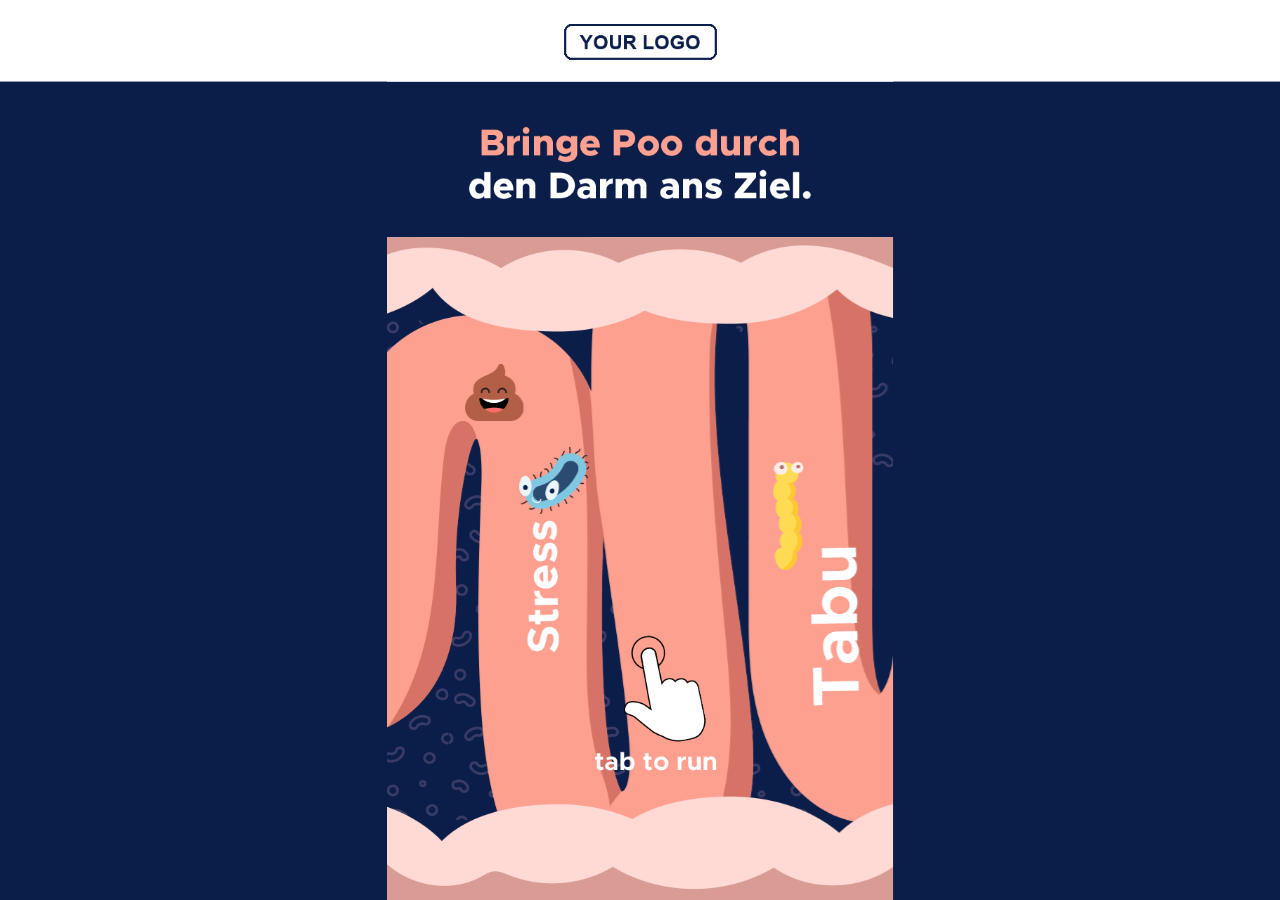
==== variant-a/index.html @ c6349cde "Show the fail endcard after a lost run" ====
<!doctype html>
<html lang="de">
  <head>
    <meta charset="utf-8" />
    <meta name="viewport" content="width=device-width, initial-scale=1" />
    <title>Gut Run</title>
    <link rel="stylesheet" href="css/main.css" />
  </head>
  <body>
    <div id="viewport">
      <main id="stage">
        <canvas id="game" class="layer"></canvas>
        <img class="layer" src="assets/logo.png" alt="Your Logo" />
        <img class="layer" src="assets/01_game/tut.png" alt="Bringe Poo durch den Darm ans Ziel." />
        <img id="gesture" src="assets/gesture.png" alt="Tap to run" />

        <section id="fail-card" class="layer endcard" hidden>
          <img class="layer" src="assets/02_endcard/fail/bubble.png" alt="" />
          <img class="layer" src="assets/02_endcard/fail/bac1.png" alt="" />
          <img class="layer" src="assets/02_endcard/fail/bac2.png" alt="" />
          <img class="layer" src="assets/02_endcard/fail/bac3.png" alt="" />
          <img class="layer" src="assets/02_endcard/fail/bac4.png" alt="" />
          <img class="layer" src="assets/02_endcard/fail/bac5.png" alt="" />
          <img class="layer" src="assets/02_endcard/fail/sad.png" alt="" />
          <img
            class="layer"
            src="assets/02_endcard/fail/hl.png"
            alt="Poo, das tat weh! Erfahre jetzt, was deinem Darm guttut."
          />
          <button id="fail-cta" class="endcard-button" type="button">
            <img src="assets/02_endcard/fail/cta.png" alt="Jetzt informieren!" />
          </button>
          <button id="replay" class="endcard-button" type="button">
            <img src="assets/02_endcard/fail/replay.png" alt="Nochmal spielen" />
          </button>
        </section>
      </main>
    </div>
    <script type="module" src="js/main.js"></script>
  </body>
</html>
---- variant-a/css/main.css ----
:root {
  --navy: #0b1e49; /*#f6431f; - Test*/
  --band: #d89c95;
  --bleed: 1000px;
}

* {
  box-sizing: border-box;
}

html,
body {
  margin: 0;
  height: 100%;
  background: var(--navy);
  overflow: hidden;
}

#viewport {
  position: fixed;
  top: 0;
  left: 0;
  width: 100%;
  height: 100vh;
  height: 100dvh;
  overflow: hidden;
  touch-action: none;
  user-select: none;
}

/* Design size in CSS px. js/main.js sets --scale so the stage fits the viewport. */
#stage {
  position: absolute;
  top: 0;
  left: 0;
  width: 360px;
  height: 640px;
  transform-origin: 0 0;
  transform: translate(var(--x, 0), var(--y, 0)) scale(var(--scale, 1));
  background: url("../assets/bg.jpg") center / 100% 100% no-repeat;
  /* overflow: hidden; */
}

.layer {
  position: absolute;
  top: 0;
  left: 0;
  width: 360px;
  height: 640px;
}
#gesture {
  position: absolute;
  left: calc(295px / 2);
  top: calc(904px / 2);
  width: calc(173px / 2);
  height: calc(192px / 2);
}
#stage::before,
#stage::after {
  content: "";
  position: absolute;
  left: calc(-1 * var(--bleed));
  right: calc(-1 * var(--bleed));
}

#stage::before {
  top: calc(-1 * var(--bleed));
  height: calc(var(--bleed) + 116px / 2);
  background: #fff;
}

#stage::after {
  top: 640px;
  height: var(--bleed);
  background: var(--band);
}
/* Development overlay, see ?overlay=1 in js/main.js. */
.design-overlay {
  opacity: 0.5;
  pointer-events: none;
}

/* Endcards cover everything below the logo bar (116 px in the 2x design). */
.endcard {
  background: linear-gradient(transparent 58px, var(--navy) 58px);
}

/* On tall phones the band below the stage turns navy to match the endcard. */
#stage.is-endcard::after {
  background: var(--navy);
}

.endcard-button {
  position: absolute;
  padding: 0;
  border: 0;
  background: none;
  cursor: pointer;
}

.endcard-button img {
  display: block;
  width: 100%;
  height: 100%;
}

/* Button positions measured in the 2x design, sizes from the assets. */
#fail-cta {
  left: calc(74px / 2);
  top: calc(965px / 2);
  width: calc(372px / 2);
  height: calc(77px / 2);
}

#replay {
  left: calc(75px / 2);
  top: calc(1077px / 2);
  width: calc(371px / 2);
  height: calc(81px / 2);
}
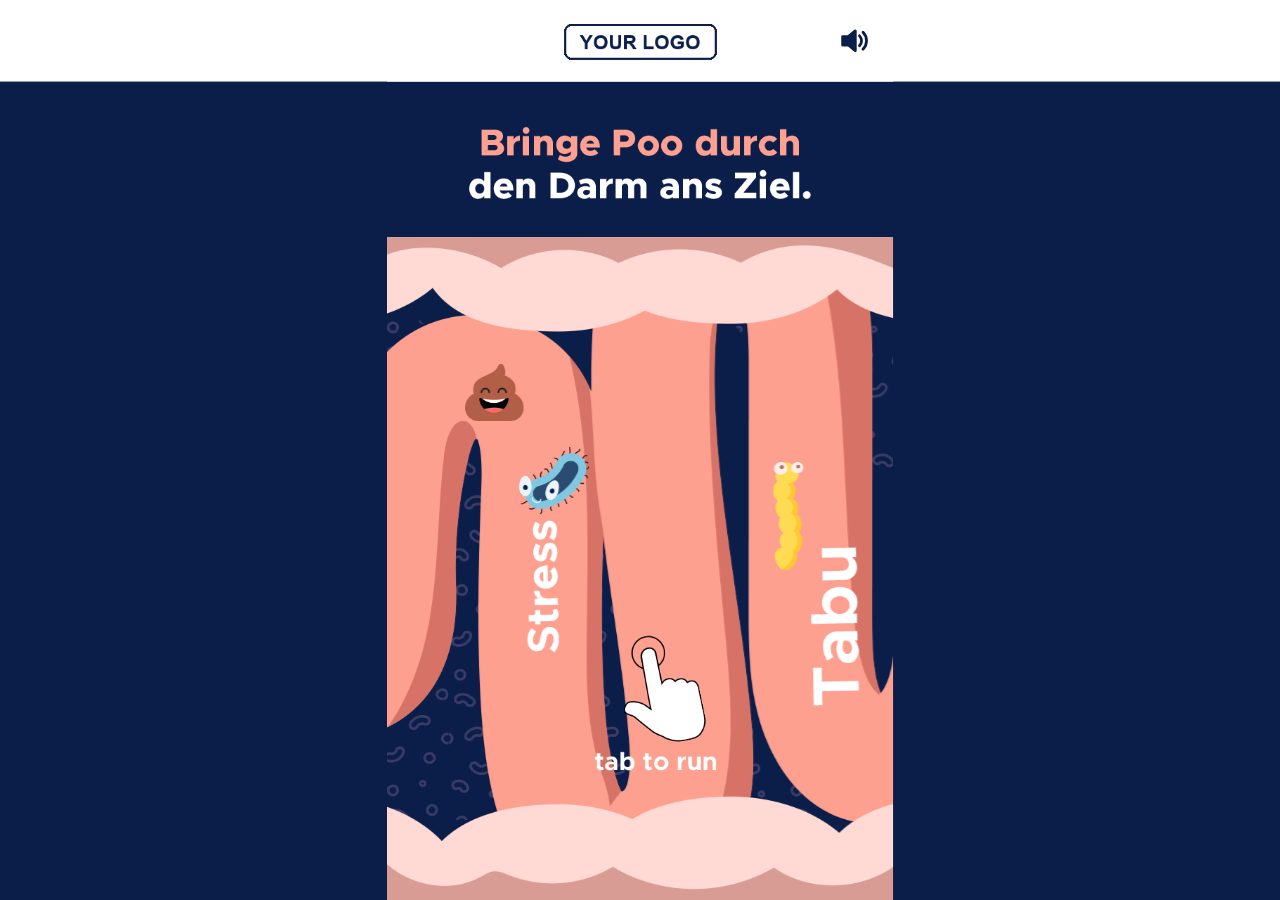
==== commit 1837c239: "Add a mute toggle" ====
--- a/variant-a/index.html
+++ b/variant-a/index.html
@@ -34,6 +34,27 @@
             <img src="assets/02_endcard/fail/replay.png" alt="Nochmal spielen" />
           </button>
         </section>
+
+        <section id="win-card" class="layer endcard" hidden>
+          <img class="layer" src="assets/02_endcard/win/bubble.png" alt="" />
+          <img class="layer" src="assets/02_endcard/win/konfetti.png" alt="" />
+          <img class="layer" src="assets/02_endcard/win/happy.png" alt="" />
+          <img
+            class="layer"
+            src="assets/02_endcard/win/hl.png"
+            alt="Poo, tut das gut! Wenn du weißt, was dein Darm braucht."
+          />
+          <button id="win-cta" class="endcard-button" type="button">
+            <img src="assets/02_endcard/win/cta.png" alt="Jetzt mehr erfahren" />
+          </button>
+        </section>
+        <button id="mute" type="button" aria-label="Ton ausschalten" aria-pressed="false">
+          <svg viewBox="0 0 24 24" aria-hidden="true">
+            <path class="speaker" d="M4 9h4l5-4v14l-5-4H4z" />
+            <path class="sound-waves" d="M16 8.5a5 5 0 0 1 0 7M18.5 6a8.5 8.5 0 0 1 0 12" />
+            <path class="mute-cross" d="M16 9l6 6M22 9l-6 6" />
+          </svg>
+        </button>
       </main>
     </div>
     <script type="module" src="js/main.js"></script>
--- a/variant-a/css/main.css
+++ b/variant-a/css/main.css
@@ -118,3 +118,47 @@
   width: calc(371px / 2);
   height: calc(81px / 2);
 }
+
+#win-cta {
+  left: calc(56px / 2);
+  top: calc(1120px / 2);
+  width: calc(428px / 2);
+  height: calc(91px / 2);
+}
+/* Mute toggle in the logo bar. No icon was provided, so it is a small inline SVG. */
+#mute {
+  position: absolute;
+  top: 13px;
+  right: 12px;
+  width: 32px;
+  height: 32px;
+  padding: 4px;
+  border: 0;
+  background: none;
+  color: var(--navy);
+  cursor: pointer;
+}
+
+#mute svg {
+  display: block;
+  width: 100%;
+  height: 100%;
+  fill: none;
+  stroke: currentColor;
+  stroke-width: 2;
+  stroke-linecap: round;
+  stroke-linejoin: round;
+}
+
+#mute .speaker {
+  fill: currentColor;
+}
+
+#mute .mute-cross,
+#mute[aria-pressed="true"] .sound-waves {
+  display: none;
+}
+
+#mute[aria-pressed="true"] .mute-cross {
+  display: inline;
+}
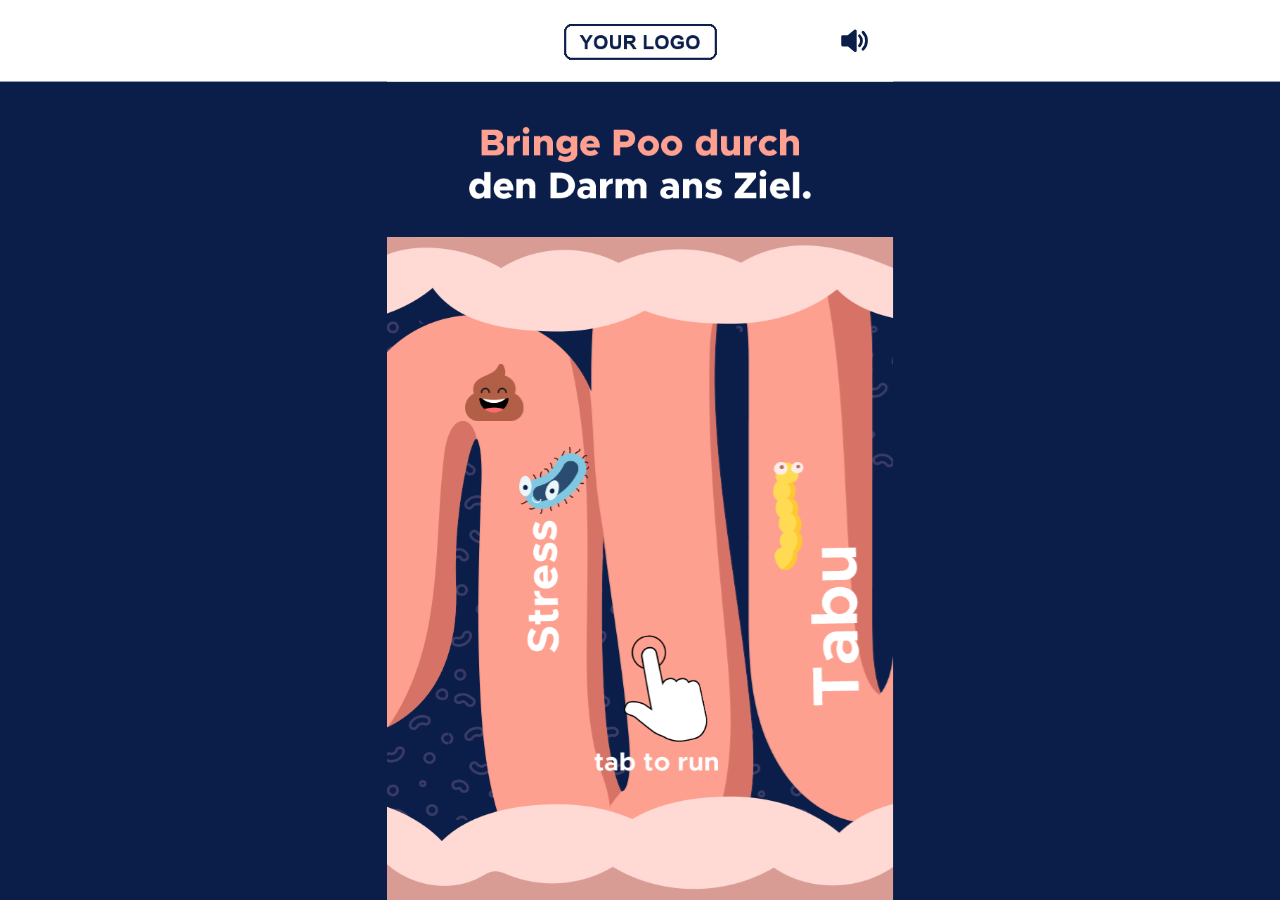
==== commit 7bb126b3: "Animate the start screen intro and a looping tap hint" ====
--- a/variant-a/index.html
+++ b/variant-a/index.html
@@ -8,10 +8,15 @@
   </head>
   <body>
     <div id="viewport">
-      <main id="stage">
+      <main id="stage" class="is-loading">
         <canvas id="game" class="layer"></canvas>
-        <img class="layer" src="assets/logo.png" alt="Your Logo" />
-        <img class="layer" src="assets/01_game/tut.png" alt="Bringe Poo durch den Darm ans Ziel." />
+        <img id="logo" class="layer" src="assets/logo.png" alt="Your Logo" />
+        <img
+          id="headline"
+          class="layer"
+          src="assets/01_game/tut.png"
+          alt="Bringe Poo durch den Darm ans Ziel."
+        />
         <img id="gesture" src="assets/gesture.png" alt="Tap to run" />
 
         <section id="fail-card" class="layer endcard" hidden>
@@ -57,6 +62,7 @@
         </button>
       </main>
     </div>
+    <script src="js/vendor/gsap.min.js"></script>
     <script type="module" src="js/main.js"></script>
   </body>
 </html>
--- a/variant-a/css/main.css
+++ b/variant-a/css/main.css
@@ -162,3 +162,7 @@
 #mute[aria-pressed="true"] .mute-cross {
   display: inline;
 }
+
+#stage.is-loading > * {
+  visibility: hidden;
+}
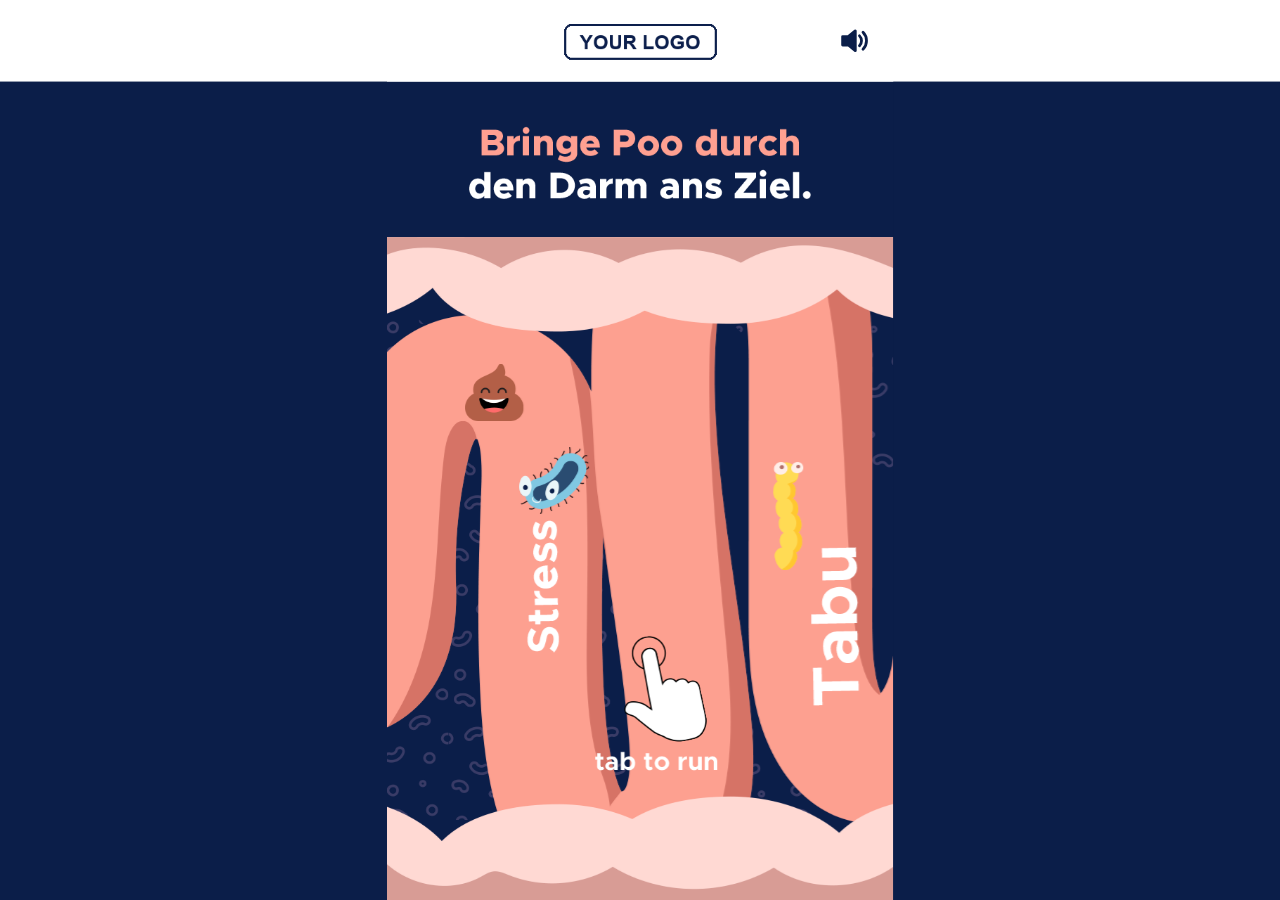
==== commit c27f701b: "Animate the fail endcard entrance" ====
--- a/variant-a/index.html
+++ b/variant-a/index.html
@@ -20,14 +20,15 @@
         <img id="gesture" src="assets/gesture.png" alt="Tap to run" />
 
         <section id="fail-card" class="layer endcard" hidden>
-          <img class="layer" src="assets/02_endcard/fail/bubble.png" alt="" />
-          <img class="layer" src="assets/02_endcard/fail/bac1.png" alt="" />
-          <img class="layer" src="assets/02_endcard/fail/bac2.png" alt="" />
-          <img class="layer" src="assets/02_endcard/fail/bac3.png" alt="" />
-          <img class="layer" src="assets/02_endcard/fail/bac4.png" alt="" />
-          <img class="layer" src="assets/02_endcard/fail/bac5.png" alt="" />
-          <img class="layer" src="assets/02_endcard/fail/sad.png" alt="" />
+          <img id="fail-bubble" class="layer" src="assets/02_endcard/fail/bubble.png" alt="" />
+          <img class="layer fail-bac" src="assets/02_endcard/fail/bac1.png" alt="" />
+          <img class="layer fail-bac" src="assets/02_endcard/fail/bac2.png" alt="" />
+          <img class="layer fail-bac" src="assets/02_endcard/fail/bac3.png" alt="" />
+          <img class="layer fail-bac" src="assets/02_endcard/fail/bac4.png" alt="" />
+          <img class="layer fail-bac" src="assets/02_endcard/fail/bac5.png" alt="" />
+          <img id="fail-poo" class="layer" src="assets/02_endcard/fail/sad.png" alt="" />
           <img
+            id="fail-headline"
             class="layer"
             src="assets/02_endcard/fail/hl.png"
             alt="Poo, das tat weh! Erfahre jetzt, was deinem Darm guttut."
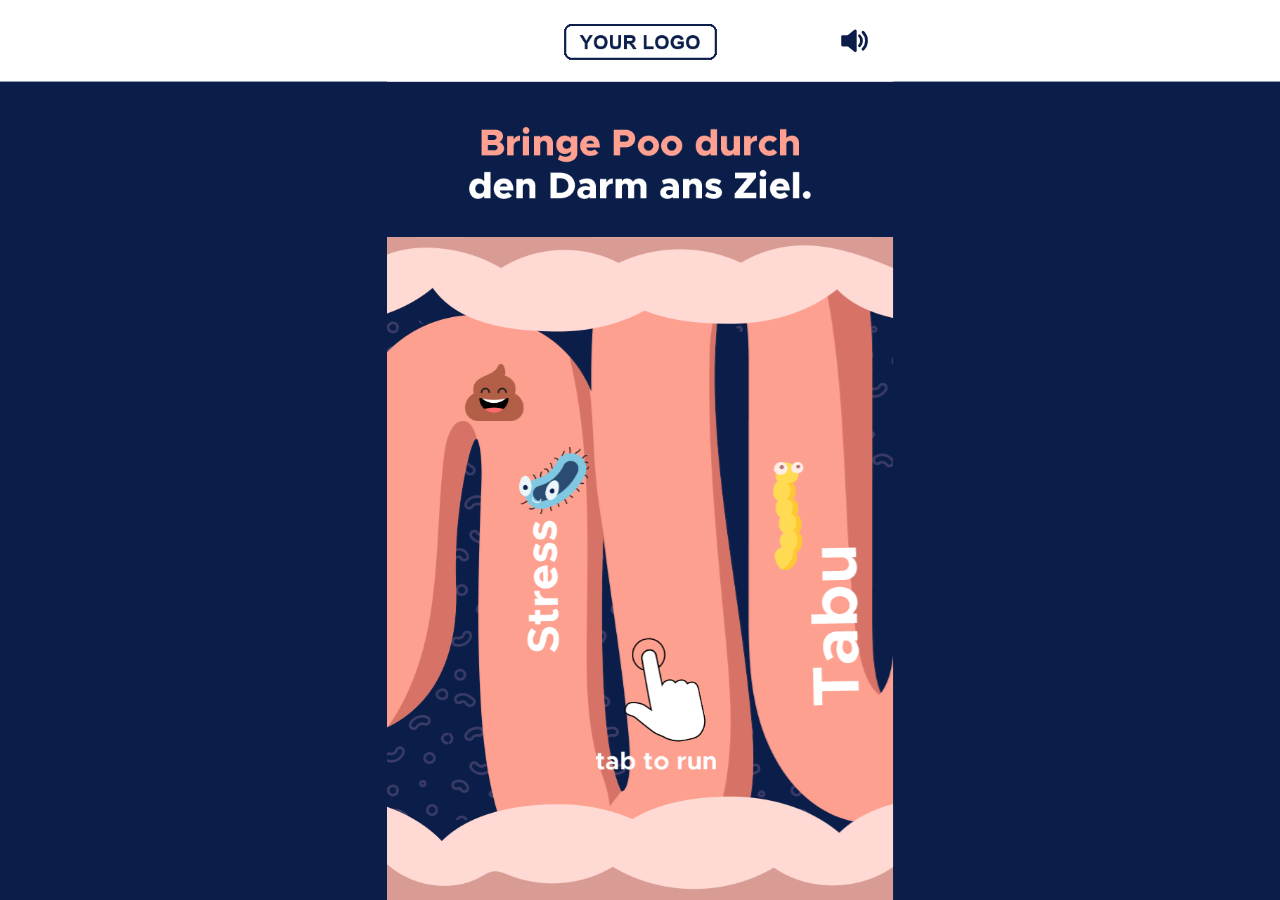
==== commit 04efe39a: "Animate the win endcard entrance and a celebration loop" ====
--- a/variant-a/index.html
+++ b/variant-a/index.html
@@ -42,10 +42,11 @@
         </section>
 
         <section id="win-card" class="layer endcard" hidden>
-          <img class="layer" src="assets/02_endcard/win/bubble.png" alt="" />
-          <img class="layer" src="assets/02_endcard/win/konfetti.png" alt="" />
-          <img class="layer" src="assets/02_endcard/win/happy.png" alt="" />
+          <img id="win-bubble" class="layer" src="assets/02_endcard/win/bubble.png" alt="" />
+          <img id="win-confetti" class="layer" src="assets/02_endcard/win/konfetti.png" alt="" />
+          <img id="win-poo" class="layer" src="assets/02_endcard/win/happy.png" alt="" />
           <img
+            id="win-headline"
             class="layer"
             src="assets/02_endcard/win/hl.png"
             alt="Poo, tut das gut! Wenn du weißt, was dein Darm braucht."
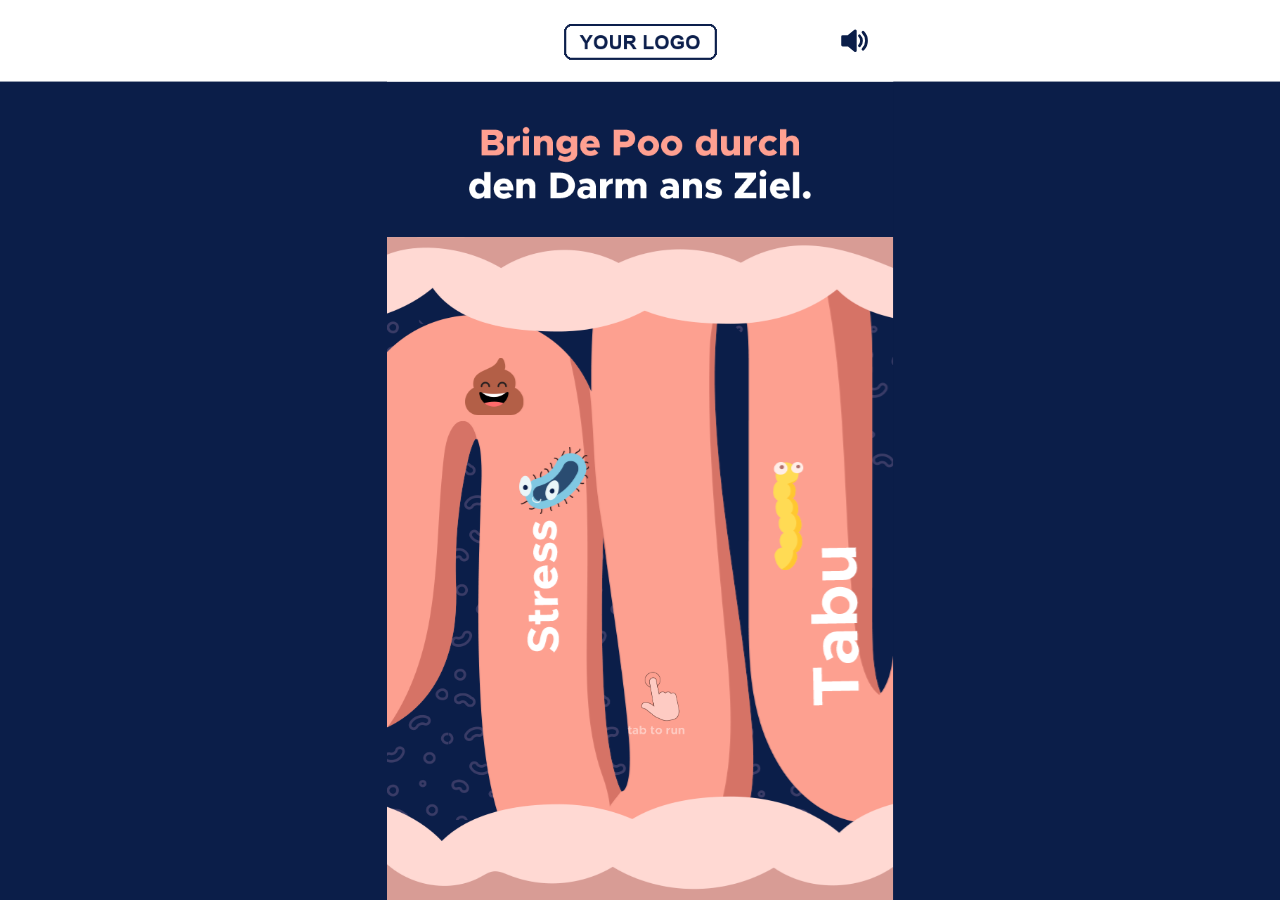
==== commit a3531ca3: "Respect reduced motion and add a loading screen" ====
--- a/variant-a/index.html
+++ b/variant-a/index.html
@@ -7,8 +7,8 @@
     <link rel="stylesheet" href="css/main.css" />
   </head>
   <body>
-    <div id="viewport">
-      <main id="stage" class="is-loading">
+    <div id="viewport" class="is-loading">
+      <main id="stage">
         <canvas id="game" class="layer"></canvas>
         <img id="logo" class="layer" src="assets/logo.png" alt="Your Logo" />
         <img
--- a/variant-a/css/main.css
+++ b/variant-a/css/main.css
@@ -163,6 +163,35 @@
   display: inline;
 }
 
-#stage.is-loading > * {
+/* Loading screen: the whole stage stays hidden until the images are loaded and the scale is set,
+   so the first frames never show an unscaled stage or bare colour bands. */
+#viewport.is-loading #stage {
   visibility: hidden;
 }
+
+#viewport.is-loading::after {
+  content: "";
+  position: absolute;
+  top: 50%;
+  left: 50%;
+  width: 36px;
+  height: 36px;
+  margin: -18px 0 0 -18px;
+  border: 3px solid rgb(255 255 255 / 0.25);
+  border-top-color: #fff;
+  border-radius: 50%;
+  animation: spin 0.8s linear infinite;
+}
+
+@keyframes spin {
+  to {
+    transform: rotate(360deg);
+  }
+}
+
+/* The spinner shows that something is happening, so it stays, just slower. */
+@media (prefers-reduced-motion: reduce) {
+  #viewport.is-loading::after {
+    animation-duration: 2.4s;
+  }
+}
